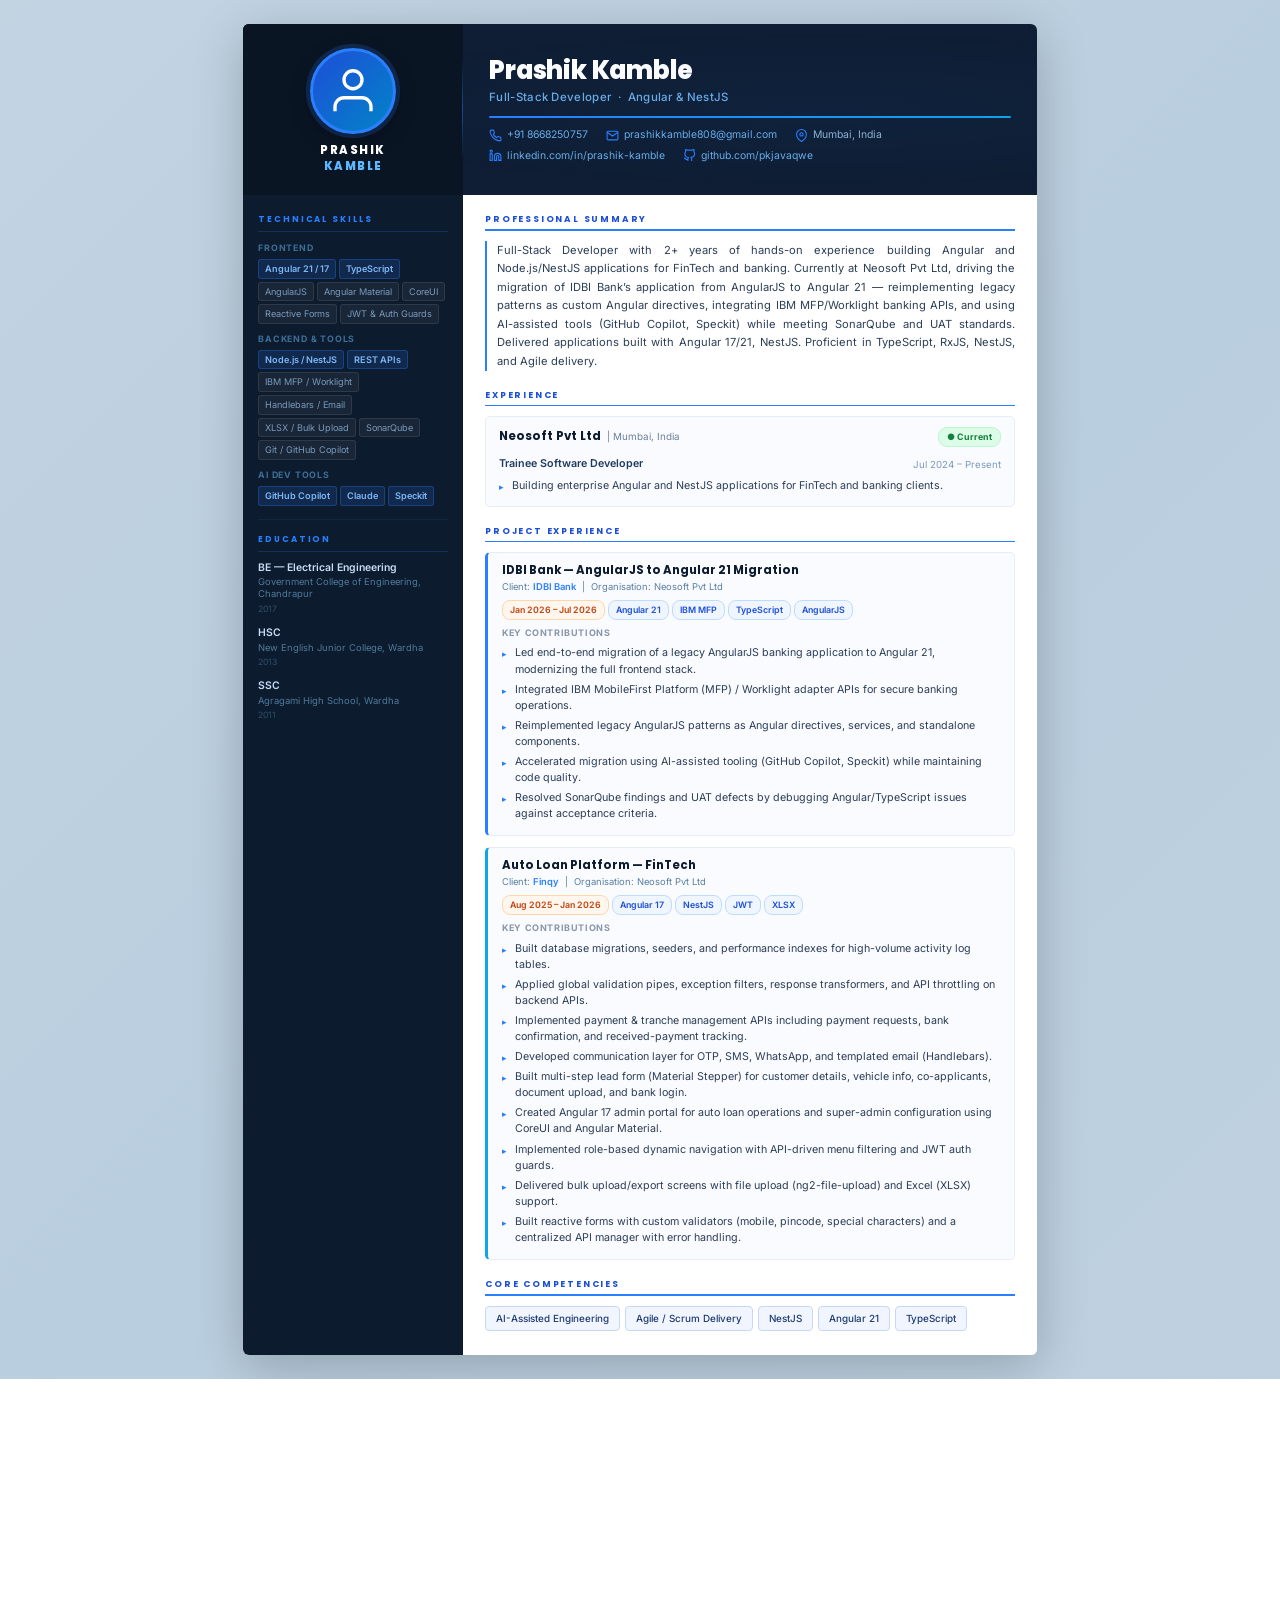
==== index.html @ 8556adac "host resume" ====
<!DOCTYPE html>
<html lang="en">
  <head>
    <meta charset="utf-8" />
    <meta http-equiv="refresh" content="0; url=resume.html" />
    <title>Prashik Kamble — Résumé</title>
  </head>
  <body>
    <p><a href="resume.html">View résumé</a></p>
  </body>
</html>
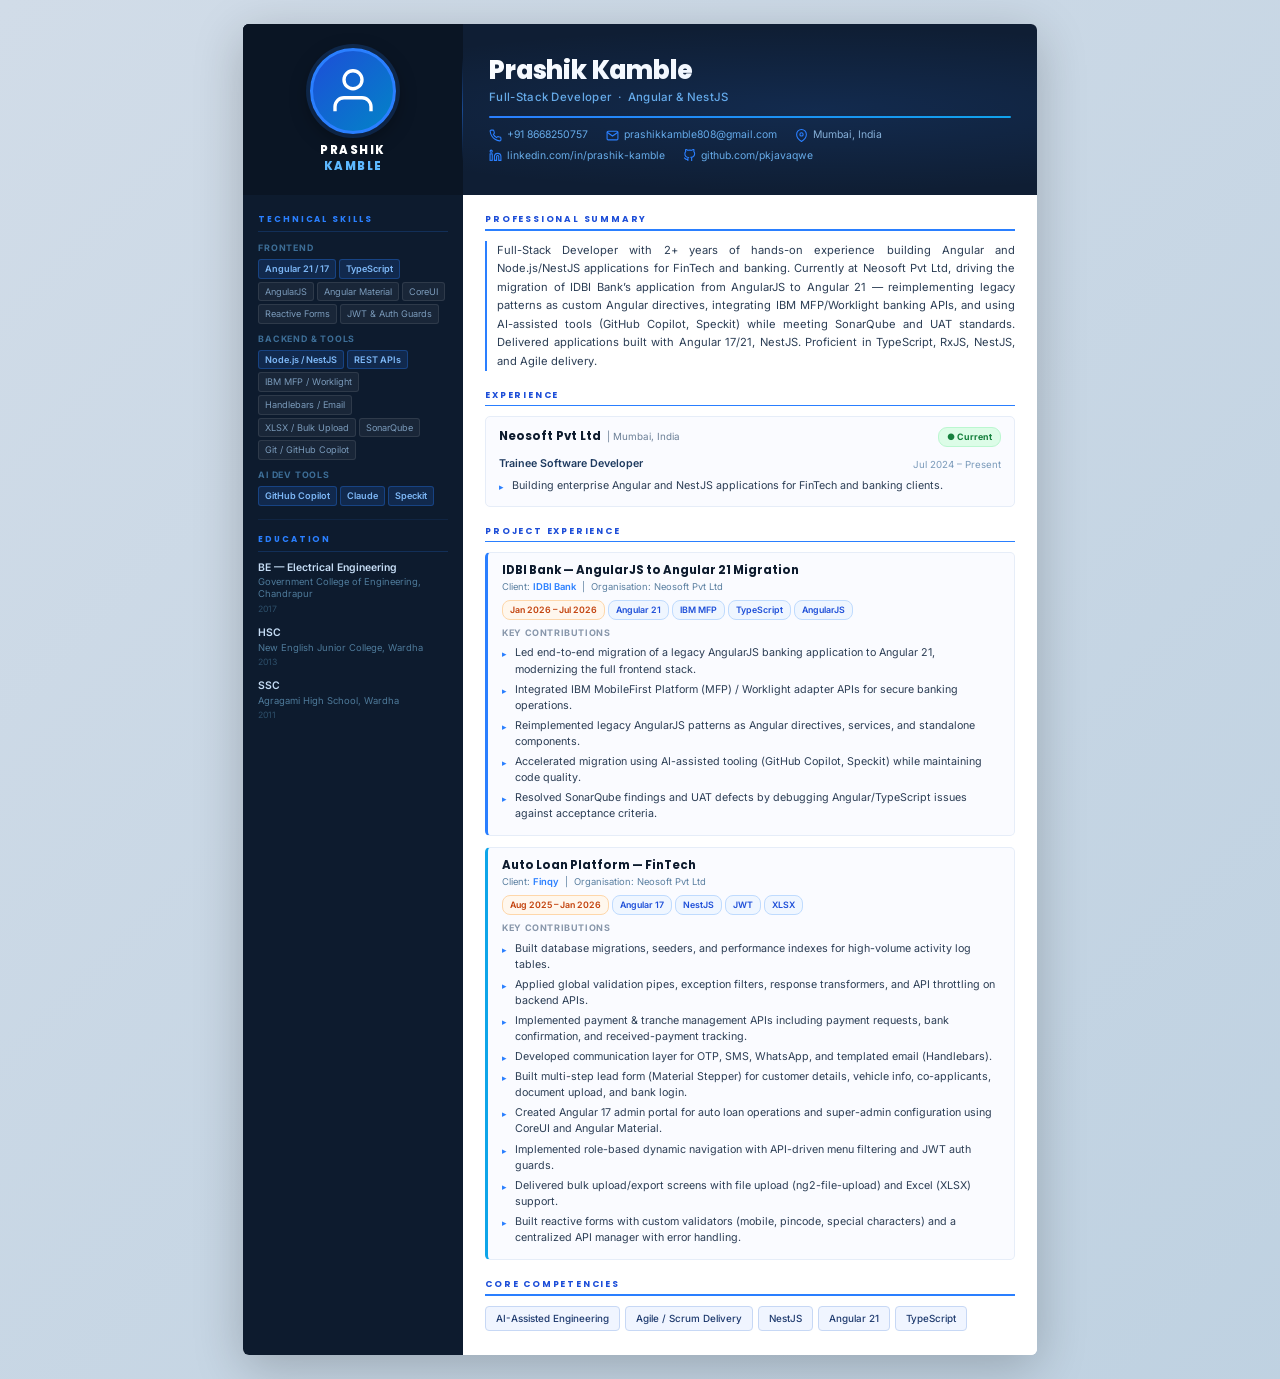
==== commit 6d472787: "remove view resume changes" ====
--- a/index.html
+++ b/index.html
@@ -2,10 +2,202 @@
 <html lang="en">
   <head>
     <meta charset="utf-8" />
-    <meta http-equiv="refresh" content="0; url=resume.html" />
+    <meta name="viewport" content="width=device-width, initial-scale=1.0" />
     <title>Prashik Kamble — Résumé</title>
+    <link rel="preconnect" href="https://fonts.googleapis.com" />
+    <link rel="preconnect" href="https://fonts.gstatic.com" crossorigin />
+    <link href="https://fonts.googleapis.com/css2?family=Inter:wght@300;400;500;600;700;800&family=Poppins:wght@600;700;800&display=swap" rel="stylesheet" />
+    <link rel="stylesheet" type="text/css" href="style.css" />
   </head>
   <body>
-    <p><a href="resume.html">View résumé</a></p>
+    <div class="page">
+
+      <header class="header">
+        <div class="header-accent">
+          <div class="photo-ring">
+            <svg viewBox="0 0 24 24" fill="none" stroke="#fff" stroke-width="1.5">
+              <path d="M20 21v-2a4 4 0 00-4-4H8a4 4 0 00-4 4v2" />
+              <circle cx="12" cy="7" r="4" />
+            </svg>
+          </div>
+          <div class="hdr-name">
+            <div class="fn">Prashik</div>
+            <div class="ln">Kamble</div>
+          </div>
+        </div>
+        <div class="header-info">
+          <h1>Prashik Kamble</h1>
+          <div class="hdr-title">Full-Stack Developer &nbsp;&middot;&nbsp; Angular &amp; NestJS</div>
+          <div class="hdr-divider"></div>
+          <div class="contacts">
+            <span class="ci">
+              <svg viewBox="0 0 24 24"><path d="M22 16.92v3a2 2 0 01-2.18 2 19.79 19.79 0 01-8.63-3.07 19.5 19.5 0 01-6-6 19.79 19.79 0 01-3.07-8.67A2 2 0 014.11 2h3a2 2 0 012 1.72c.127.96.361 1.903.7 2.81a2 2 0 01-.45 2.11L8.09 9.91a16 16 0 006 6l1.27-1.27a2 2 0 012.11-.45c.907.339 1.85.573 2.81.7A2 2 0 0122 16.92z" /></svg>
+              <a href="tel:+918668250757">+91 8668250757</a>
+            </span>
+            <span class="ci">
+              <svg viewBox="0 0 24 24"><path d="M4 4h16c1.1 0 2 .9 2 2v12c0 1.1-.9 2-2 2H4c-1.1 0-2-.9-2-2V6c0-1.1.9-2 2-2z" /><polyline points="22,6 12,13 2,6" /></svg>
+              <a href="mailto:prashikkamble808@gmail.com">prashikkamble808@gmail.com</a>
+            </span>
+            <span class="ci">
+              <svg viewBox="0 0 24 24"><path d="M21 10c0 7-9 13-9 13s-9-6-9-13a9 9 0 0118 0z" /><circle cx="12" cy="10" r="3" /></svg>
+              Mumbai, India
+            </span>
+            <span class="ci">
+              <svg viewBox="0 0 24 24"><path d="M16 8a6 6 0 016 6v7h-4v-7a2 2 0 00-2-2 2 2 0 00-2 2v7h-4v-7a6 6 0 016-6z" /><rect x="2" y="9" width="4" height="12" /><circle cx="4" cy="4" r="2" /></svg>
+              <a href="https://www.linkedin.com/in/prashik-kamble-b89697273/?skipRedirect=true" target="_blank" rel="noopener noreferrer">linkedin.com/in/prashik-kamble</a>
+            </span>
+            <span class="ci">
+              <svg viewBox="0 0 24 24"><path d="M9 19c-5 1.5-5-2.5-7-3m14 6v-3.87a3.37 3.37 0 00-.94-2.61c3.14-.35 6.44-1.54 6.44-7A5.44 5.44 0 0020 4.77 5.07 5.07 0 0019.91 1S18.73.65 16 2.48a13.38 13.38 0 00-7 0C6.27.65 5.09 1 5.09 1A5.07 5.07 0 005 4.77a5.44 5.44 0 00-1.5 3.78c0 5.42 3.3 6.61 6.44 7A3.37 3.37 0 009 18.13V22" /></svg>
+              <a href="https://github.com/pkjavaqwe" target="_blank" rel="noopener noreferrer">github.com/pkjavaqwe</a>
+            </span>
+          </div>
+        </div>
+      </header>
+
+      <aside class="sidebar">
+        <div class="sb">
+          <div class="sbh">Technical Skills</div>
+          <div class="sgl">Frontend</div>
+          <div class="tgs">
+            <span class="tg tb">Angular 21 / 17</span>
+            <span class="tg tb">TypeScript</span>
+            <span class="tg td">AngularJS</span>
+            <span class="tg td">Angular Material</span>
+            <span class="tg td">CoreUI</span>
+            <span class="tg td">Reactive Forms</span>
+            <span class="tg td">JWT &amp; Auth Guards</span>
+          </div>
+          <div class="sgl">Backend &amp; Tools</div>
+          <div class="tgs">
+            <span class="tg tb">Node.js / NestJS</span>
+            <span class="tg tb">REST APIs</span>
+            <span class="tg td">IBM MFP / Worklight</span>
+            <span class="tg td">Handlebars / Email</span>
+            <span class="tg td">XLSX / Bulk Upload</span>
+            <span class="tg td">SonarQube</span>
+            <span class="tg td">Git / GitHub Copilot</span>
+          </div>
+          <div class="sgl">AI Dev Tools</div>
+          <div class="tgs">
+            <span class="tg tb">GitHub Copilot</span>
+            <span class="tg tb">Claude</span>
+            <span class="tg tb">Speckit</span>
+          </div>
+        </div>
+
+        <div class="sb">
+          <div class="sbh">Education</div>
+          <div class="edc">
+            <div class="edeg">BE &mdash; Electrical Engineering</div>
+            <div class="eschl">Government College of Engineering, Chandrapur</div>
+            <div class="eyr">2017</div>
+          </div>
+          <div class="edc">
+            <div class="edeg">HSC</div>
+            <div class="eschl">New English Junior College, Wardha</div>
+            <div class="eyr">2013</div>
+          </div>
+          <div class="edc">
+            <div class="edeg">SSC</div>
+            <div class="eschl">Agragami High School, Wardha</div>
+            <div class="eyr">2011</div>
+          </div>
+        </div>
+      </aside>
+
+      <main class="main">
+
+        <div class="sec">
+          <div class="sech">Professional Summary</div>
+          <p class="sumtxt">
+            Full-Stack Developer with 2+ years of hands-on experience building Angular and Node.js/NestJS
+            applications for FinTech and banking. Currently at Neosoft Pvt Ltd, driving the migration of
+            IDBI Bank&rsquo;s application from AngularJS to Angular 21 &mdash; reimplementing legacy patterns as
+            custom Angular directives, integrating IBM MFP/Worklight banking APIs, and using AI-assisted
+            tools (GitHub Copilot, Speckit) while meeting SonarQube and UAT standards.
+            Delivered applications built with Angular 17/21, NestJS. Proficient in TypeScript, RxJS, NestJS, and Agile delivery.
+          </p>
+        </div>
+
+        <div class="sec">
+          <div class="sech">Experience</div>
+          <div class="exc">
+            <div class="ext">
+              <div class="exco">Neosoft Pvt Ltd &nbsp;<span>| Mumbai, India</span></div>
+              <span class="exb bcur">&#9679; Current</span>
+            </div>
+            <div class="exrs">
+              <div class="exrr">
+                <span class="exrl">Trainee Software Developer</span>
+                <span class="exrd">Jul 2024 &ndash; Present</span>
+              </div>
+            </div>
+            <ul class="bls">
+              <li>Building enterprise Angular and NestJS applications for FinTech and banking clients.</li>
+            </ul>
+          </div>
+        </div>
+
+        <div class="sec">
+          <div class="sech">Project Experience</div>
+
+          <div class="prc">
+            <div class="prn">IDBI Bank &mdash; AngularJS to Angular 21 Migration</div>
+            <div class="prcl">Client: <strong>IDBI Bank</strong> &nbsp;|&nbsp; Organisation: Neosoft Pvt Ltd</div>
+            <div class="prm">
+              <span class="pt ptd">Jan 2026 &ndash; Jul 2026</span>
+              <span class="pt ptt">Angular 21</span>
+              <span class="pt ptt">IBM MFP</span>
+              <span class="pt ptt">TypeScript</span>
+              <span class="pt ptt">AngularJS</span>
+            </div>
+            <div class="bll">Key Contributions</div>
+            <ul class="bls">
+              <li>Led end-to-end migration of a legacy AngularJS banking application to Angular 21, modernizing the full frontend stack.</li>
+              <li>Integrated IBM MobileFirst Platform (MFP) / Worklight adapter APIs for secure banking operations.</li>
+              <li>Reimplemented legacy AngularJS patterns as Angular directives, services, and standalone components.</li>
+              <li>Accelerated migration using AI-assisted tooling (GitHub Copilot, Speckit) while maintaining code quality.</li>
+              <li>Resolved SonarQube findings and UAT defects by debugging Angular/TypeScript issues against acceptance criteria.</li>
+            </ul>
+          </div>
+
+          <div class="prc" style="border-left-color:#0ea5e9; margin-top:9px;">
+            <div class="prn">Auto Loan Platform &mdash; FinTech</div>
+            <div class="prcl">Client: <strong>Finqy</strong> &nbsp;|&nbsp; Organisation: Neosoft Pvt Ltd</div>
+            <div class="prm">
+              <span class="pt ptd">Aug 2025 &ndash; Jan 2026</span>
+              <span class="pt ptt">Angular 17</span>
+              <span class="pt ptt">NestJS</span>
+              <span class="pt ptt">JWT</span>
+              <span class="pt ptt">XLSX</span>
+            </div>
+            <div class="bll">Key Contributions</div>
+            <ul class="bls">
+              <li>Built database migrations, seeders, and performance indexes for high-volume activity log tables.</li>
+              <li>Applied global validation pipes, exception filters, response transformers, and API throttling on backend APIs.</li>
+              <li>Implemented payment &amp; tranche management APIs including payment requests, bank confirmation, and received-payment tracking.</li>
+              <li>Developed communication layer for OTP, SMS, WhatsApp, and templated email (Handlebars).</li>
+              <li>Built multi-step lead form (Material Stepper) for customer details, vehicle info, co-applicants, document upload, and bank login.</li>
+              <li>Created Angular 17 admin portal for auto loan operations and super-admin configuration using CoreUI and Angular Material.</li>
+              <li>Implemented role-based dynamic navigation with API-driven menu filtering and JWT auth guards.</li>
+              <li>Delivered bulk upload/export screens with file upload (ng2-file-upload) and Excel (XLSX) support.</li>
+              <li>Built reactive forms with custom validators (mobile, pincode, special characters) and a centralized API manager with error handling.</li>
+            </ul>
+          </div>
+        </div>
+
+        <div class="sec">
+          <div class="sech">Core Competencies</div>
+          <div class="ctgs">
+            <span class="ctg">AI-Assisted Engineering</span>
+            <span class="ctg">Agile / Scrum Delivery</span>
+            <span class="ctg">NestJS</span>
+            <span class="ctg">Angular 21</span>
+            <span class="ctg">TypeScript</span>
+          </div>
+        </div>
+
+      </main>
+    </div>
   </body>
 </html>
--- a/style.css
+++ b/style.css
@@ -0,0 +1,1086 @@
+
+    /* ===================== RESET ===================== */
+    *,
+    *::before,
+    *::after {
+      box-sizing: border-box;
+      margin: 0;
+      padding: 0;
+    }
+
+    html {
+      font-size: 14.5px;
+    }
+
+    body {
+      font-family: 'Inter', -apple-system, BlinkMacSystemFont, 'Segoe UI', sans-serif;
+      background: #c9d6e3;
+      color: #1a2332;
+      line-height: 1.55;
+      -webkit-print-color-adjust: exact;
+      print-color-adjust: exact;
+    }
+
+    /* ===================== PAGE ===================== */
+    .page {
+      width: 210mm;
+      min-height: 297mm;
+      margin: 24px auto;
+      background: #fff;
+      display: grid;
+      grid-template-columns: 220px 1fr;
+      grid-template-rows: auto auto;
+      grid-auto-rows: auto;
+      box-shadow: 0 12px 50px rgba(0, 0, 0, .22);
+      border-radius: 6px;
+      overflow: hidden;
+      position: relative;
+    }
+
+    /* Dark sidebar bg extends the FULL page height (not just content height) */
+    .page::after {
+      content: '';
+      position: absolute;
+      left: 0;
+      top: 0;
+      bottom: 0;
+      width: 220px;
+      background: #0d1b2e;
+      z-index: 0;
+      -webkit-print-color-adjust: exact;
+      print-color-adjust: exact;
+    }
+
+    /* ===================== HEADER ===================== */
+    .header {
+      grid-column: 1 / -1;
+      background: #0f1e34;
+      display: flex;
+      align-items: stretch;
+      position: relative;
+      z-index: 2;
+      -webkit-print-color-adjust: exact;
+      print-color-adjust: exact;
+    }
+
+    /* Left accent strip: photo + name */
+    .header-accent {
+      width: 220px;
+      background: #0a1524;
+      flex-shrink: 0;
+      display: flex;
+      flex-direction: column;
+      align-items: center;
+      justify-content: center;
+      padding: 24px 18px 20px;
+      position: relative;
+      -webkit-print-color-adjust: exact;
+      print-color-adjust: exact;
+    }
+
+    .header-accent::after {
+      content: '';
+      position: absolute;
+      right: 0;
+      top: 20%;
+      bottom: 20%;
+      width: 1px;
+      background: linear-gradient(180deg, transparent, rgba(42, 127, 255, .5), transparent);
+    }
+
+    /* Profile photo circle */
+    .photo-ring {
+      width: 86px;
+      height: 86px;
+      border-radius: 50%;
+      border: 3px solid #2a7fff;
+      background: linear-gradient(135deg, #1d4ed8 0%, #0284c7 100%);
+      display: flex;
+      align-items: center;
+      justify-content: center;
+      margin-bottom: 10px;
+      box-shadow: 0 0 0 4px rgba(42, 127, 255, .18), 0 6px 20px rgba(0, 0, 0, .4);
+      overflow: hidden;
+      flex-shrink: 0;
+      -webkit-print-color-adjust: exact;
+      print-color-adjust: exact;
+    }
+
+    /* If you have a real photo, replace this SVG with <img src="your-photo.jpg" style="width:100%;height:100%;object-fit:cover;border-radius:50%;" /> */
+    .photo-ring svg {
+      width: 54px;
+      height: 54px;
+    }
+
+    .hdr-name {
+      text-align: center;
+    }
+
+    .hdr-name .fn {
+      font-family: 'Poppins', sans-serif;
+      font-size: .78rem;
+      font-weight: 800;
+      color: #fff;
+      letter-spacing: 1.5px;
+      text-transform: uppercase;
+      line-height: 1.2;
+    }
+
+    .hdr-name .ln {
+      font-family: 'Poppins', sans-serif;
+      font-size: .78rem;
+      font-weight: 800;
+      color: #5db8ff;
+      letter-spacing: 1.5px;
+      text-transform: uppercase;
+    }
+
+    /* Right header info */
+    .header-info {
+      flex: 1;
+      padding: 20px 26px 18px;
+      display: flex;
+      flex-direction: column;
+      justify-content: center;
+    }
+
+    .header-info h1 {
+      font-family: 'Poppins', sans-serif;
+      font-size: 1.75rem;
+      font-weight: 800;
+      color: #fff;
+      line-height: 1.1;
+      letter-spacing: -.2px;
+    }
+
+    .hdr-title {
+      font-size: .79rem;
+      font-weight: 500;
+      color: #6aaee8;
+      margin-top: 4px;
+      letter-spacing: .3px;
+    }
+
+    .hdr-divider {
+      width: 100%;
+      height: 2.5px;
+      background: linear-gradient(90deg, #2a7fff, #0ea5e9);
+      border-radius: 2px;
+      margin: 9px 0;
+    }
+
+    .contacts {
+      display: flex;
+      flex-wrap: wrap;
+      gap: 4px 18px;
+    }
+
+    .ci {
+      display: flex;
+      align-items: center;
+      gap: 5px;
+      font-size: .72rem;
+      color: #8fb5d5;
+    }
+
+    .ci svg {
+      width: 13px;
+      height: 13px;
+      fill: none;
+      stroke: #2a7fff;
+      stroke-width: 2;
+      flex-shrink: 0;
+    }
+
+    .ci a {
+      color: #6aaee8;
+      text-decoration: none;
+    }
+
+    .ci a:hover {
+      text-decoration: underline;
+    }
+
+    /* ===================== SIDEBAR ===================== */
+    .sidebar {
+      background: transparent;
+      /* bg painted by .page::after pseudo-element */
+      padding: 18px 15px 22px;
+      position: relative;
+      z-index: 1;
+      -webkit-print-color-adjust: exact;
+      print-color-adjust: exact;
+    }
+
+    .sb {
+      margin-bottom: 0;
+      padding: 13px 0;
+      border-bottom: 1px solid rgba(42, 127, 255, .1);
+      -webkit-print-color-adjust: exact;
+      print-color-adjust: exact;
+    }
+
+    .sb:first-child {
+      padding-top: 0;
+    }
+
+    .sb:last-child {
+      border-bottom: none;
+      padding-bottom: 4px;
+    }
+
+    .sbh {
+      font-family: 'Poppins', sans-serif;
+      font-size: .58rem;
+      font-weight: 700;
+      color: #2a7fff;
+      letter-spacing: 1.9px;
+      text-transform: uppercase;
+      margin-bottom: 9px;
+      padding-bottom: 5px;
+      border-bottom: 1px solid rgba(42, 127, 255, .2);
+      -webkit-print-color-adjust: exact;
+      print-color-adjust: exact;
+    }
+
+    /* Skill groups */
+    .sgl {
+      font-size: .61rem;
+      font-weight: 700;
+      color: #3d6e97;
+      text-transform: uppercase;
+      letter-spacing: .8px;
+      margin-bottom: 4px;
+      margin-top: 8px;
+    }
+
+    .sgl:first-child {
+      margin-top: 0;
+    }
+
+    .tgs {
+      display: flex;
+      flex-wrap: wrap;
+      gap: 3px;
+    }
+
+    .tg {
+      font-size: .63rem;
+      padding: 2px 6px;
+      border-radius: 3px;
+      line-height: 1.5;
+      -webkit-print-color-adjust: exact;
+      print-color-adjust: exact;
+    }
+
+    .tb {
+      background: rgba(42, 127, 255, .15);
+      border: 1px solid rgba(42, 127, 255, .3);
+      color: #7eb8f7;
+      font-weight: 600;
+    }
+
+    .td {
+      background: rgba(255, 255, 255, .05);
+      border: 1px solid rgba(255, 255, 255, .09);
+      color: #7a9aba;
+    }
+
+    /* Proficiency */
+    .pbi {
+      margin-bottom: 8px;
+    }
+
+    .pbr {
+      display: flex;
+      justify-content: space-between;
+      margin-bottom: 3px;
+    }
+
+    .pbl {
+      font-size: .68rem;
+      color: #8fb5d5;
+    }
+
+    .pblv {
+      font-size: .58rem;
+      color: #2d5370;
+      font-style: italic;
+    }
+
+    .pbbg {
+      height: 4px;
+      background: rgba(255, 255, 255, .08);
+      border-radius: 2px;
+      overflow: hidden;
+      -webkit-print-color-adjust: exact;
+      print-color-adjust: exact;
+    }
+
+    .pbf {
+      height: 100%;
+      background: linear-gradient(90deg, #1d4ed8, #0ea5e9);
+      border-radius: 2px;
+      -webkit-print-color-adjust: exact;
+      print-color-adjust: exact;
+    }
+
+    /* Education */
+    .edc {
+      margin-bottom: 10px;
+    }
+
+    .edeg {
+      font-size: .72rem;
+      font-weight: 600;
+      color: #c6ddf5;
+      line-height: 1.3;
+    }
+
+    .eschl {
+      font-size: .65rem;
+      color: #4e7a9a;
+      margin-top: 2px;
+      line-height: 1.3;
+    }
+
+    .eyr {
+      font-size: .6rem;
+      color: #2d4f6a;
+      margin-top: 2px;
+    }
+
+    /* Achievements */
+    .aci {
+      display: flex;
+      gap: 6px;
+      margin-bottom: 6px;
+      align-items: flex-start;
+    }
+
+    .aicon {
+      font-size: .72rem;
+      flex-shrink: 0;
+      margin-top: 1px;
+    }
+
+    .atxt {
+      font-size: .67rem;
+      color: #6a8ea8;
+      line-height: 1.4;
+    }
+
+    .atxt strong {
+      color: #3d8fc4;
+      font-weight: 600;
+    }
+
+    /* Languages */
+    .lgi {
+      display: flex;
+      justify-content: space-between;
+      align-items: center;
+      margin-bottom: 7px;
+    }
+
+    .lgn {
+      font-size: .7rem;
+      color: #c6ddf5;
+      font-weight: 500;
+    }
+
+    .lgd {
+      display: flex;
+      gap: 3px;
+    }
+
+    .ldd {
+      width: 7px;
+      height: 7px;
+      border-radius: 50%;
+      -webkit-print-color-adjust: exact;
+      print-color-adjust: exact;
+    }
+
+    .lon {
+      background: #2a7fff;
+    }
+
+    .loff {
+      background: rgba(255, 255, 255, .1);
+    }
+
+    /* Hobbies */
+    .htg {
+      background: rgba(255, 255, 255, .04);
+      border: 1px solid rgba(255, 255, 255, .09);
+      color: #5a7d96;
+      font-size: .63rem;
+      padding: 3px 7px;
+      border-radius: 9px;
+      -webkit-print-color-adjust: exact;
+      print-color-adjust: exact;
+    }
+
+    /* ===================== MAIN ===================== */
+    .main {
+      padding: 18px 22px 24px;
+      background: #fff;
+      position: relative;
+      z-index: 1;
+    }
+
+    .sec {
+      margin-bottom: 18px;
+    }
+
+    .sec:last-child {
+      margin-bottom: 0;
+    }
+
+    .sech {
+      font-family: 'Poppins', sans-serif;
+      font-size: .61rem;
+      font-weight: 700;
+      color: #1d4ed8;
+      letter-spacing: 1.8px;
+      text-transform: uppercase;
+      margin-bottom: 10px;
+      padding-bottom: 4px;
+      position: relative;
+    }
+
+    .sech::after {
+      content: '';
+      position: absolute;
+      left: 0;
+      bottom: 0;
+      width: 100%;
+      height: 1.5px;
+      background: #eaeff8;
+    }
+
+    .sech::before {
+      content: '';
+      position: absolute;
+      left: 0;
+      bottom: 0;
+      width: 100%;
+      height: 1.5px;
+      background: #2a7fff;
+      z-index: 1;
+    }
+
+    /* Summary */
+    .sumtxt {
+      font-size: .77rem;
+      color: #2c3e55;
+      line-height: 1.66;
+      text-align: justify;
+      padding-left: 10px;
+      border-left: 2.5px solid transparent;
+      -webkit-print-color-adjust: exact;
+      print-color-adjust: exact;
+    }
+
+    .sumtxt strong {
+      color: #1d4ed8;
+      font-weight: 600;
+    }
+
+    .sumtxt em {
+      font-style: italic;
+      color: #3a5a8a;
+    }
+
+    /* Experience cards */
+    .exc {
+      margin-bottom: 10px;
+      padding: 10px 13px;
+      border-radius: 5px;
+      border: 1px solid #e6edf8;
+      background: #fafbff;
+      -webkit-print-color-adjust: exact;
+      print-color-adjust: exact;
+    }
+
+    .exc:last-child {
+      margin-bottom: 0;
+    }
+
+    .ext {
+      display: flex;
+      justify-content: space-between;
+      align-items: flex-start;
+      flex-wrap: wrap;
+      gap: 4px;
+    }
+
+    .exco {
+      font-family: 'Poppins', sans-serif;
+      font-size: .82rem;
+      font-weight: 700;
+      color: #0d1b2e;
+    }
+
+    .exco span {
+      font-size: .68rem;
+      font-weight: 400;
+      color: #6b7f96;
+      font-family: 'Inter', sans-serif;
+    }
+
+    .exb {
+      font-size: .61rem;
+      font-weight: 700;
+      padding: 2px 8px;
+      border-radius: 9px;
+      white-space: nowrap;
+      -webkit-print-color-adjust: exact;
+      print-color-adjust: exact;
+    }
+
+    .bcur {
+      background: #dcfce7;
+      color: #15803d;
+      border: 1px solid #bbf7d0;
+    }
+
+    .bten {
+      background: #eff6ff;
+      color: #1d4ed8;
+      border: 1px solid #bfdbfe;
+    }
+
+    .exrs {
+      margin-top: 6px;
+    }
+
+    .exrr {
+      display: flex;
+      justify-content: space-between;
+      align-items: center;
+      padding: 3px 0;
+      gap: 8px;
+    }
+
+    .exrr+.exrr {
+      border-top: 1px dashed #dce7f5;
+    }
+
+    .exrl {
+      font-size: .74rem;
+      font-weight: 600;
+      color: #1e3a5f;
+    }
+
+    .exrd {
+      font-size: .67rem;
+      color: #7a9aba;
+      white-space: nowrap;
+    }
+
+    /* Project cards */
+    .prc {
+      margin-bottom: 11px;
+      padding: 11px 13px 11px 14px;
+      border-radius: 5px;
+      border: 1px solid #e6edf8;
+      border-left: 3px solid #2a7fff;
+      background: #fafbff;
+      -webkit-print-color-adjust: exact;
+      print-color-adjust: exact;
+    }
+
+    .prc:last-child {
+      margin-bottom: 0;
+    }
+
+    .prn {
+      font-family: 'Poppins', sans-serif;
+      font-size: .8rem;
+      font-weight: 700;
+      color: #0d1b2e;
+      line-height: 1.2;
+      margin-bottom: 2px;
+    }
+
+    .prcl {
+      font-size: .65rem;
+      color: #5a7fa0;
+      margin-bottom: 5px;
+    }
+
+    .prcl strong {
+      color: #2a7fff;
+      font-weight: 600;
+    }
+
+    .prm {
+      display: flex;
+      flex-wrap: wrap;
+      gap: 3px;
+      margin-bottom: 6px;
+    }
+
+    .pt {
+      font-size: .61rem;
+      font-weight: 600;
+      padding: 2px 7px;
+      border-radius: 8px;
+      -webkit-print-color-adjust: exact;
+      print-color-adjust: exact;
+    }
+
+    .ptr {
+      background: #f0fdf4;
+      color: #166534;
+      border: 1px solid #bbf7d0;
+    }
+
+    .ptd {
+      background: #fff7ed;
+      color: #c2410c;
+      border: 1px solid #fed7aa;
+    }
+
+    .ptt {
+      background: #eff6ff;
+      color: #1d4ed8;
+      border: 1px solid #bfdbfe;
+    }
+
+    .bll {
+      font-size: .62rem;
+      font-weight: 700;
+      color: #8796aa;
+      text-transform: uppercase;
+      letter-spacing: .6px;
+      margin-bottom: 4px;
+    }
+
+    .bls {
+      list-style: none;
+      padding: 0;
+    }
+
+    .bls li {
+      font-size: .74rem;
+      color: #2c3e55;
+      padding: 2px 0 2px 13px;
+      position: relative;
+      line-height: 1.5;
+    }
+
+    .bls li::before {
+      content: '▸';
+      position: absolute;
+      left: 0;
+      color: #2a7fff;
+      font-size: .62rem;
+      top: 4px;
+    }
+
+    .bls li strong {
+      color: #1d4ed8;
+      font-weight: 600;
+    }
+
+    /* Competencies */
+    .ctgs {
+      display: flex;
+      flex-wrap: wrap;
+      gap: 5px;
+    }
+
+    .ctg {
+      background: #f0f5ff;
+      border: 1px solid #c7d8f5;
+      color: #1e3a6e;
+      font-size: .68rem;
+      font-weight: 500;
+      padding: 4px 10px;
+      border-radius: 4px;
+      -webkit-print-color-adjust: exact;
+      print-color-adjust: exact;
+    }
+
+    /* ===================== SCREEN-ONLY ANIMATIONS ===================== */
+    @media screen {
+
+      /* ---------- Keyframes ---------- */
+      @keyframes fadeInDown {
+        from { opacity: 0; transform: translateY(-24px); }
+        to   { opacity: 1; transform: translateY(0); }
+      }
+      @keyframes fadeInLeft {
+        from { opacity: 0; transform: translateX(-20px); }
+        to   { opacity: 1; transform: translateX(0); }
+      }
+      @keyframes fadeInRight {
+        from { opacity: 0; transform: translateX(20px); }
+        to   { opacity: 1; transform: translateX(0); }
+      }
+      @keyframes fadeInUp {
+        from { opacity: 0; transform: translateY(16px); }
+        to   { opacity: 1; transform: translateY(0); }
+      }
+      @keyframes pulseRing {
+        0%,100% { box-shadow: 0 0 0 4px rgba(42,127,255,.18), 0 6px 20px rgba(0,0,0,.4); }
+        50%      { box-shadow: 0 0 0 11px rgba(42,127,255,.3), 0 6px 30px rgba(42,127,255,.38); }
+      }
+      @keyframes bgFloat {
+        0%,100% { background-position: 0% 50%; }
+        50%      { background-position: 100% 50%; }
+      }
+      @keyframes badgePulse {
+        0%,100% { box-shadow: 0 0 0 0 rgba(21,128,61,0); }
+        50%      { box-shadow: 0 0 0 5px rgba(21,128,61,.22); }
+      }
+      @keyframes shimmerFlow {
+        0%   { background-position: -200% center; }
+        100% { background-position:  200% center; }
+      }
+      @keyframes headerGlow {
+        0%,100% { opacity: .35; }
+        50%      { opacity: .85; }
+      }
+      @keyframes dotSpin {
+        0%   { transform: rotate(0deg) translateX(4px) rotate(0deg); }
+        100% { transform: rotate(360deg) translateX(4px) rotate(-360deg); }
+      }
+
+      /* ---------- Body background ---------- */
+      body {
+        background: linear-gradient(-45deg, #aabfd5, #c9d6e3, #b9cedf, #d1dce8);
+        background-size: 400% 400%;
+        animation: bgFloat 16s ease infinite;
+      }
+
+      /* ---------- Page entrance ---------- */
+      .page {
+        opacity: 1;
+      }
+
+      /* ---------- Header ambient glow overlay ---------- */
+      .header::before {
+        content: '';
+        position: absolute;
+        inset: 0;
+        pointer-events: none;
+        background: radial-gradient(ellipse at 72% 50%, rgba(42,127,255,.13) 0%, transparent 68%);
+        animation: headerGlow 6s ease-in-out infinite;
+        z-index: 0;
+      }
+
+      /* ---------- Photo ring pulse ---------- */
+      .photo-ring {
+        animation: pulseRing 3.6s ease-in-out infinite;
+      }
+
+      /* ---------- Header elements ---------- */
+      .hdr-name,
+      .header-info h1,
+      .hdr-title,
+      .hdr-divider,
+      .contacts,
+      .sidebar .sb {
+        opacity: 1;
+      }
+
+      /* ---------- Proficiency bars ---------- */
+      .pbf {
+        transition: width 1.4s cubic-bezier(.16,1,.3,1);
+      }
+
+      /* ---------- Section scroll reveal ---------- */
+      .sec {
+        opacity: 1;
+        transform: none;
+      }
+
+      /* ---------- Section heading underline ---------- */
+      .sech::before {
+        width: 100%;
+      }
+
+      /* ---------- Experience card hover ---------- */
+      .exc {
+        transition: transform .22s ease, box-shadow .22s ease, border-color .22s ease;
+      }
+      .exc:hover {
+        transform: translateY(-3px);
+        box-shadow: 0 10px 32px rgba(42,127,255,.14);
+        border-color: #bad0f0;
+      }
+
+      /* ---------- Project card hover ---------- */
+      .prc {
+        transition: transform .22s ease, box-shadow .22s ease;
+      }
+      .prc:hover {
+        transform: translateY(-3px) translateX(3px);
+        box-shadow: 0 10px 32px rgba(42,127,255,.13);
+      }
+
+      /* ---------- Skill tag hover ---------- */
+      .tg {
+        transition: transform .15s ease, box-shadow .15s ease, background .15s ease;
+        cursor: default;
+      }
+      .tb:hover {
+        transform: translateY(-2px);
+        box-shadow: 0 4px 14px rgba(42,127,255,.38);
+        background: rgba(42,127,255,.28);
+      }
+      .td:hover {
+        transform: translateY(-2px);
+        background: rgba(255,255,255,.1);
+      }
+
+      /* ---------- Competency tag hover ---------- */
+      .ctg {
+        transition: transform .18s ease, background .18s ease, box-shadow .18s ease;
+        cursor: default;
+      }
+      .ctg:hover {
+        background: #dceaff;
+        transform: translateY(-2px);
+        box-shadow: 0 4px 16px rgba(42,127,255,.2);
+      }
+
+      /* ---------- Contact item hover ---------- */
+      .ci {
+        transition: color .15s ease, transform .15s ease;
+        cursor: default;
+      }
+      .ci:hover {
+        color: #aad4f5;
+        transform: translateX(3px);
+      }
+
+      /* ---------- Achievement item hover ---------- */
+      .aci {
+        transition: transform .15s ease;
+        cursor: default;
+      }
+      .aci:hover {
+        transform: translateX(5px);
+      }
+
+      /* ---------- Interest tag hover ---------- */
+      .htg {
+        transition: transform .15s ease, background .15s ease, color .15s ease, border-color .15s ease;
+        cursor: default;
+      }
+      .htg:hover {
+        transform: translateY(-2px);
+        background: rgba(42,127,255,.18);
+        color: #7eb8f7;
+        border-color: rgba(42,127,255,.35);
+      }
+
+      /* ---------- Education item hover ---------- */
+      .edc {
+        transition: transform .15s ease;
+        cursor: default;
+      }
+      .edc:hover {
+        transform: translateX(4px);
+      }
+
+      /* ---------- Sidebar heading hover ---------- */
+      .sbh {
+        transition: color .2s ease, letter-spacing .2s ease;
+        cursor: default;
+      }
+      .sbh:hover {
+        color: #5db8ff;
+        letter-spacing: 2.4px;
+      }
+
+      /* ---------- Language dot hover ---------- */
+      .ldd.lon {
+        transition: box-shadow .15s ease, transform .15s ease;
+        cursor: default;
+      }
+      .ldd.lon:hover {
+        box-shadow: 0 0 7px rgba(42,127,255,.8);
+        transform: scale(1.35);
+      }
+
+      /* ---------- "Current" badge pulse ---------- */
+      .bcur {
+        animation: badgePulse 2.8s ease-in-out infinite;
+      }
+
+      /* ---------- Name shimmer on hover ---------- */
+      .header-info h1:hover {
+        background: linear-gradient(90deg, #ffffff 0%, #5db8ff 42%, #ffffff 80%);
+        background-size: 200% auto;
+        -webkit-background-clip: text;
+        background-clip: text;
+        -webkit-text-fill-color: transparent;
+        animation: shimmerFlow 2.4s linear infinite;
+      }
+
+      /* ---------- Summary reveal ---------- */
+      @keyframes sumFadeUp {
+        from { opacity: 0; transform: translateY(16px); border-left-color: transparent; }
+        to   { opacity: 1; transform: translateY(0);   border-left-color: #2a7fff; }
+      }
+      .sumtxt {
+        opacity: 1;
+        border-left-color: #2a7fff;
+      }
+
+      /* ---------- Summary strong color pulse ---------- */
+      @keyframes strongColorPulse {
+        0%,100% { color: #1d4ed8; }
+        50%      { color: #38bdf8; }
+      }
+      .sumtxt.sum-revealed strong {
+        animation: strongColorPulse 1.8s ease 0.9s 2 normal;
+      }
+
+      /* ---------- Scroll progress bar ---------- */
+      @keyframes progGradShift {
+        0%   { background-position: 0% 50%; }
+        100% { background-position: 100% 50%; }
+      }
+      #scroll-prog {
+        position: fixed;
+        top: 0; left: 0; right: 0;
+        height: 3px;
+        width: 0%;
+        background: linear-gradient(90deg, #1d4ed8, #0ea5e9, #38bdf8, #7c3aed, #0ea5e9);
+        background-size: 300% 100%;
+        z-index: 9999;
+        border-radius: 0 2px 2px 0;
+        pointer-events: none;
+        animation: progGradShift 3s linear infinite;
+        box-shadow: 0 0 8px rgba(42,127,255,.6);
+      }
+
+      /* ---------- Typewriter cursor ---------- */
+      @keyframes blinkCursor {
+        0%,100% { opacity: 1; }
+        50%      { opacity: 0; }
+      }
+      .cursor-blink {
+        display: inline-block;
+        width: 1.5px;
+        height: .82em;
+        background: #6aaee8;
+        margin-left: 2px;
+        vertical-align: middle;
+        border-radius: 1px;
+        animation: blinkCursor .7s step-end infinite;
+      }
+
+      /* ---------- Bullet list ---------- */
+      .bls li {
+        opacity: 1;
+        transform: none;
+      }
+
+      /* ---------- Tag staggered pop-in ---------- */
+      @keyframes tagPopIn {
+        from { opacity: 0; transform: scale(0.6) translateY(7px); }
+        to   { opacity: 1; transform: scale(1) translateY(0); }
+      }
+      .tgs .tg, .ctgs .ctg {
+        opacity: 1;
+      }
+
+      /* ---------- Proficiency bar shimmer after fill ---------- */
+      @keyframes barShimmer {
+        0%   { background-position: -100% 0; }
+        100% { background-position: 220% 0; }
+      }
+      .pbf.shimmer {
+        background: linear-gradient(90deg,
+          #1d4ed8 0%, #0ea5e9 35%, #93c5fd 50%, #0ea5e9 65%, #1d4ed8 100%);
+        background-size: 250% 100%;
+        animation: barShimmer 1.6s ease 1.5s 2 backwards;
+      }
+
+    }
+
+    /* ===================== PRINT ===================== */
+    @media print {
+
+      /* KEY FIX: html background repeats on EVERY printed page — creates the sidebar blue column across all pages */
+      html {
+        font-size: 13px;
+        background: linear-gradient(90deg, #0d1b2e 220px, #ffffff 220px) !important;
+        -webkit-print-color-adjust: exact;
+        print-color-adjust: exact;
+        color-adjust: exact;
+      }
+
+      body {
+        background: transparent !important;
+        -webkit-print-color-adjust: exact;
+        print-color-adjust: exact;
+        color-adjust: exact;
+      }
+
+      .page {
+        margin: 0 !important;
+        box-shadow: none !important;
+        border-radius: 0 !important;
+        width: 100% !important;
+        min-height: unset;
+        overflow: visible !important;
+        background: transparent !important;
+      }
+
+      .page::after {
+        display: none;
+      }
+
+      .sidebar {
+        background: transparent !important;
+        -webkit-print-color-adjust: exact;
+        print-color-adjust: exact;
+        color-adjust: exact;
+      }
+
+      .header,
+      .header-accent {
+        -webkit-print-color-adjust: exact;
+        print-color-adjust: exact;
+        color-adjust: exact;
+      }
+
+      .main {
+        background: transparent !important;
+      }
+
+      .exc {
+        page-break-inside: avoid;
+        break-inside: avoid;
+      }
+
+      /* Keep each sidebar section (achievements, languages, etc.) from splitting across pages */
+      .sb {
+        page-break-inside: avoid;
+        break-inside: avoid;
+      }
+
+      .print-tip {
+        display: none !important;
+      }
+
+      a {
+        color: inherit !important;
+        text-decoration: none !important;
+      }
+    }
+
+    @page {
+      margin: 0;
+      size: A4 portrait;
+    }
+  
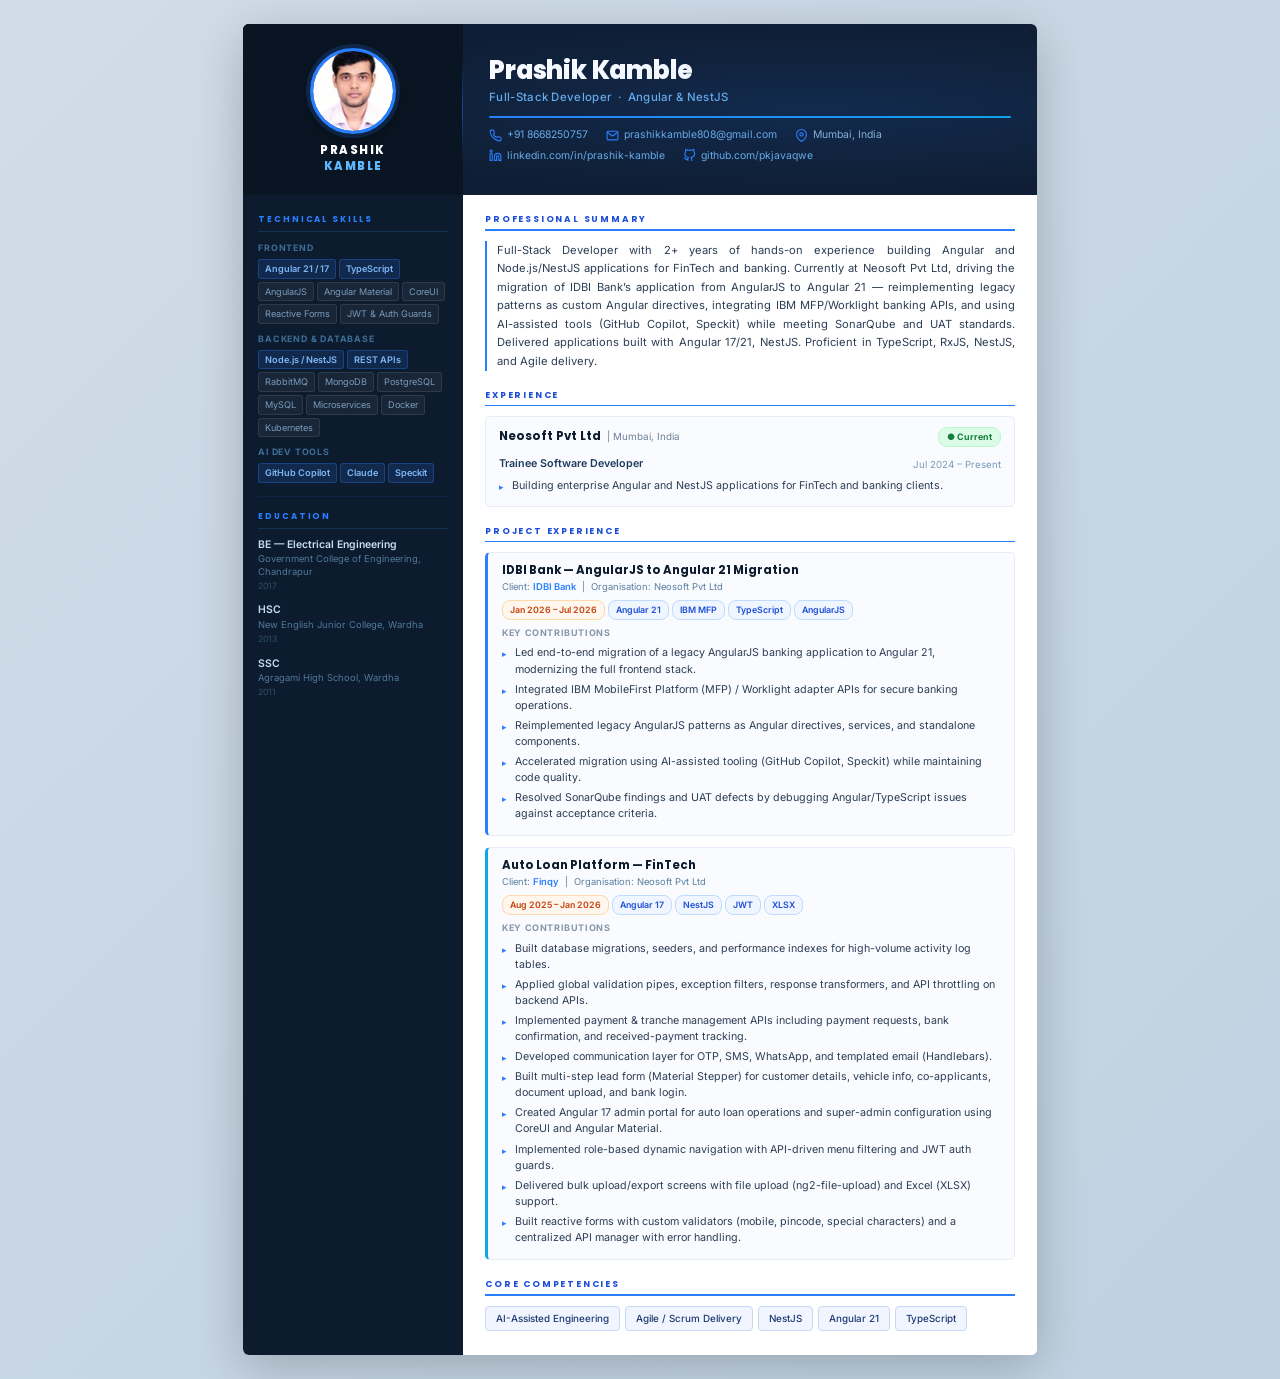
==== commit c4b302b2: "Sync index.html with resume.html for GitHub Pages" ====
--- a/index.html
+++ b/index.html
@@ -15,10 +15,7 @@
       <header class="header">
         <div class="header-accent">
           <div class="photo-ring">
-            <svg viewBox="0 0 24 24" fill="none" stroke="#fff" stroke-width="1.5">
-              <path d="M20 21v-2a4 4 0 00-4-4H8a4 4 0 00-4 4v2" />
-              <circle cx="12" cy="7" r="4" />
-            </svg>
+            <img src="192628_Prashik_Kamble_Photo.jpg" alt="Prashik Kamble" />
           </div>
           <div class="hdr-name">
             <div class="fn">Prashik</div>
@@ -67,15 +64,17 @@
             <span class="tg td">Reactive Forms</span>
             <span class="tg td">JWT &amp; Auth Guards</span>
           </div>
-          <div class="sgl">Backend &amp; Tools</div>
+          <div class="sgl">Backend &amp; Database</div>
           <div class="tgs">
             <span class="tg tb">Node.js / NestJS</span>
             <span class="tg tb">REST APIs</span>
-            <span class="tg td">IBM MFP / Worklight</span>
-            <span class="tg td">Handlebars / Email</span>
-            <span class="tg td">XLSX / Bulk Upload</span>
-            <span class="tg td">SonarQube</span>
-            <span class="tg td">Git / GitHub Copilot</span>
+            <span class="tg td">RabbitMQ</span>
+            <span class="tg td">MongoDB</span>
+            <span class="tg td">PostgreSQL</span>
+            <span class="tg td">MySQL</span>
+            <span class="tg td">Microservices</span>
+            <span class="tg td">Docker</span>
+            <span class="tg td">Kubernetes</span>
           </div>
           <div class="sgl">AI Dev Tools</div>
           <div class="tgs">
--- a/style.css
+++ b/style.css
@@ -106,10 +106,13 @@
       print-color-adjust: exact;
     }
 
-    /* If you have a real photo, replace this SVG with <img src="your-photo.jpg" style="width:100%;height:100%;object-fit:cover;border-radius:50%;" /> */
-    .photo-ring svg {
-      width: 54px;
-      height: 54px;
+    .photo-ring img {
+      width: 100%;
+      height: 100%;
+      object-fit: cover;
+      object-position: center 32%;
+      border-radius: 50%;
+      display: block;
     }
 
     .hdr-name {
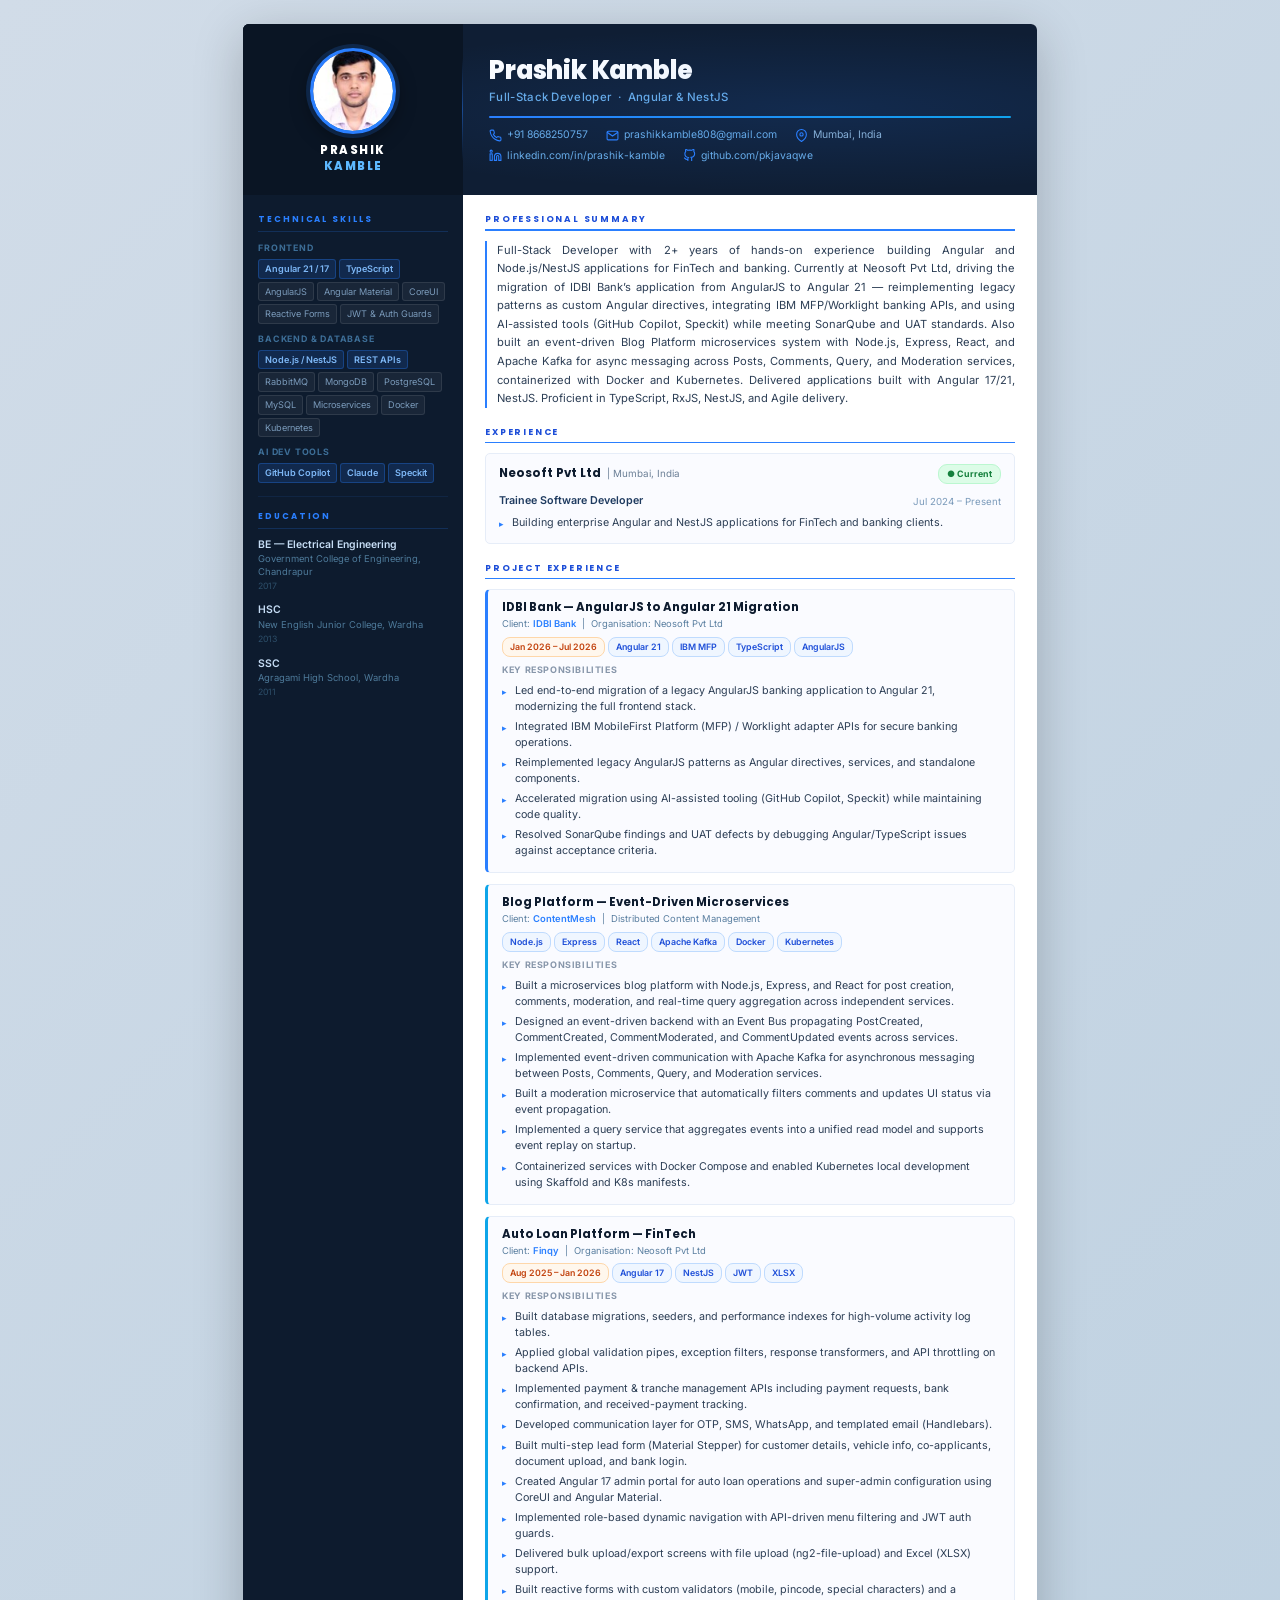
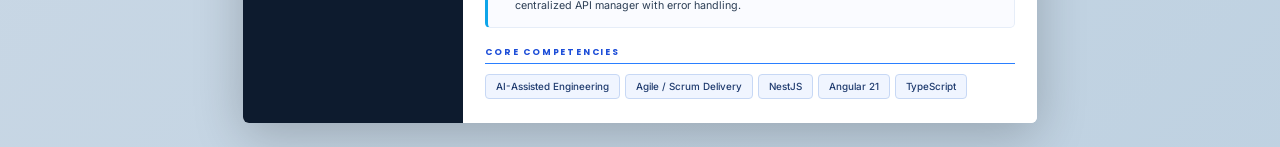
==== commit d88c93ab: "project added" ====
--- a/index.html
+++ b/index.html
@@ -114,6 +114,9 @@
             IDBI Bank&rsquo;s application from AngularJS to Angular 21 &mdash; reimplementing legacy patterns as
             custom Angular directives, integrating IBM MFP/Worklight banking APIs, and using AI-assisted
             tools (GitHub Copilot, Speckit) while meeting SonarQube and UAT standards.
+            Also built an event-driven Blog Platform microservices system with Node.js, Express, React, and
+            Apache Kafka for async messaging across Posts, Comments, Query, and Moderation services,
+            containerized with Docker and Kubernetes.
             Delivered applications built with Angular 17/21, NestJS. Proficient in TypeScript, RxJS, NestJS, and Agile delivery.
           </p>
         </div>
@@ -150,13 +153,35 @@
               <span class="pt ptt">TypeScript</span>
               <span class="pt ptt">AngularJS</span>
             </div>
-            <div class="bll">Key Contributions</div>
+            <div class="bll">Key Responsibilities</div>
             <ul class="bls">
               <li>Led end-to-end migration of a legacy AngularJS banking application to Angular 21, modernizing the full frontend stack.</li>
               <li>Integrated IBM MobileFirst Platform (MFP) / Worklight adapter APIs for secure banking operations.</li>
               <li>Reimplemented legacy AngularJS patterns as Angular directives, services, and standalone components.</li>
               <li>Accelerated migration using AI-assisted tooling (GitHub Copilot, Speckit) while maintaining code quality.</li>
               <li>Resolved SonarQube findings and UAT defects by debugging Angular/TypeScript issues against acceptance criteria.</li>
+            </ul>
+          </div>
+
+          <div class="prc" style="border-left-color:#0ea5e9; margin-top:9px;">
+            <div class="prn">Blog Platform &mdash; Event-Driven Microservices</div>
+            <div class="prcl">Client: <strong>ContentMesh</strong> &nbsp;|&nbsp; Distributed Content Management</div>
+            <div class="prm">
+              <span class="pt ptt">Node.js</span>
+              <span class="pt ptt">Express</span>
+              <span class="pt ptt">React</span>
+              <span class="pt ptt">Apache Kafka</span>
+              <span class="pt ptt">Docker</span>
+              <span class="pt ptt">Kubernetes</span>
+            </div>
+            <div class="bll">Key Responsibilities</div>
+            <ul class="bls">
+              <li>Built a microservices blog platform with Node.js, Express, and React for post creation, comments, moderation, and real-time query aggregation across independent services.</li>
+              <li>Designed an event-driven backend with an Event Bus propagating PostCreated, CommentCreated, CommentModerated, and CommentUpdated events across services.</li>
+              <li>Implemented event-driven communication with Apache Kafka for asynchronous messaging between Posts, Comments, Query, and Moderation services.</li>
+              <li>Built a moderation microservice that automatically filters comments and updates UI status via event propagation.</li>
+              <li>Implemented a query service that aggregates events into a unified read model and supports event replay on startup.</li>
+              <li>Containerized services with Docker Compose and enabled Kubernetes local development using Skaffold and K8s manifests.</li>
             </ul>
           </div>
 
@@ -170,7 +195,7 @@
               <span class="pt ptt">JWT</span>
               <span class="pt ptt">XLSX</span>
             </div>
-            <div class="bll">Key Contributions</div>
+            <div class="bll">Key Responsibilities</div>
             <ul class="bls">
               <li>Built database migrations, seeders, and performance indexes for high-volume activity log tables.</li>
               <li>Applied global validation pipes, exception filters, response transformers, and API throttling on backend APIs.</li>
--- a/style.css
+++ b/style.css
@@ -1037,6 +1037,8 @@
         min-height: unset;
         overflow: visible !important;
         background: transparent !important;
+        /* Grid suppresses page-break; use block so Auto Loan can start on page 2 */
+        display: block !important;
       }
 
       .page::after {
@@ -1044,6 +1046,8 @@
       }
 
       .sidebar {
+        float: left;
+        width: 220px;
         background: transparent !important;
         -webkit-print-color-adjust: exact;
         print-color-adjust: exact;
@@ -1058,12 +1062,26 @@
       }
 
       .main {
+        margin-left: 220px;
+        width: auto;
+        overflow: visible !important;
         background: transparent !important;
       }
 
       .exc {
         page-break-inside: avoid;
         break-inside: avoid;
+      }
+
+      .prc {
+        page-break-inside: avoid;
+        break-inside: avoid;
+      }
+
+      /* Force Auto Loan (and content after it) onto page 2 */
+      .prc-pagebreak {
+        page-break-before: always !important;
+        break-before: page !important;
       }
 
       /* Keep each sidebar section (achievements, languages, etc.) from splitting across pages */
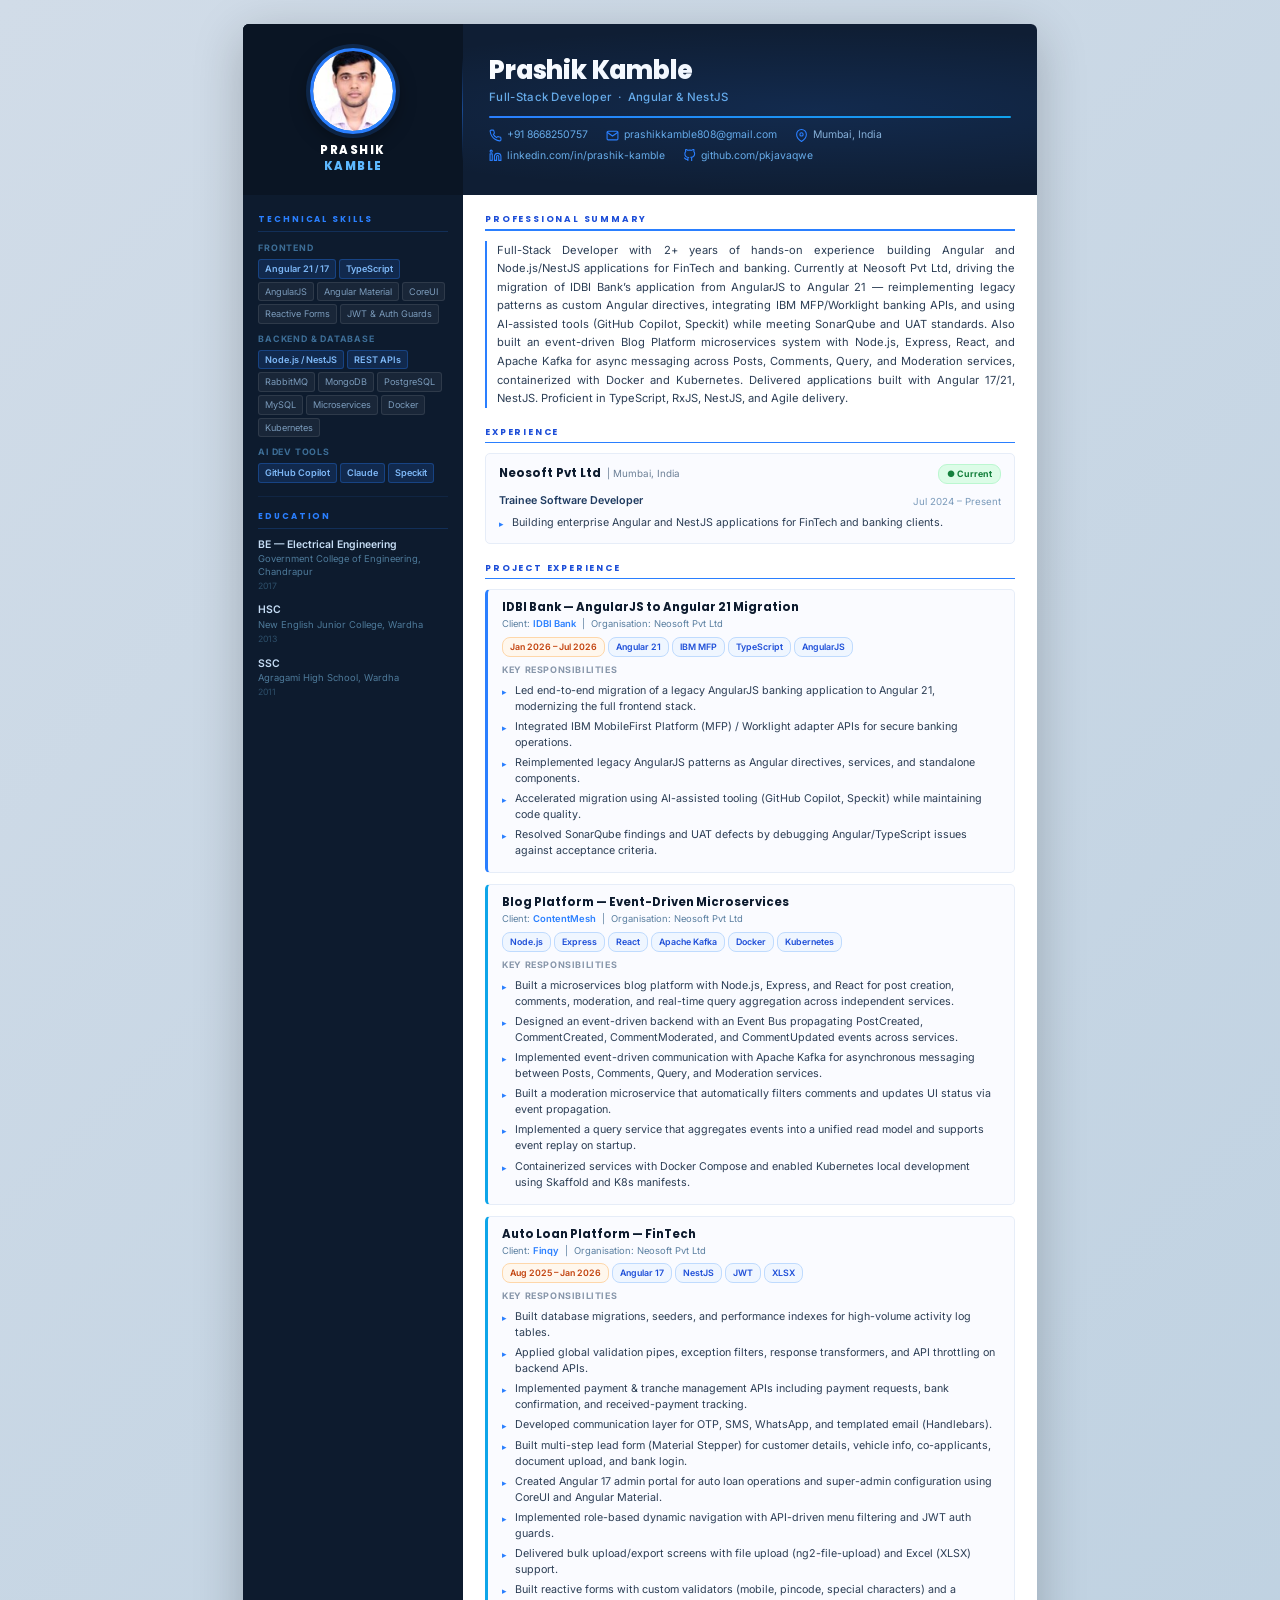
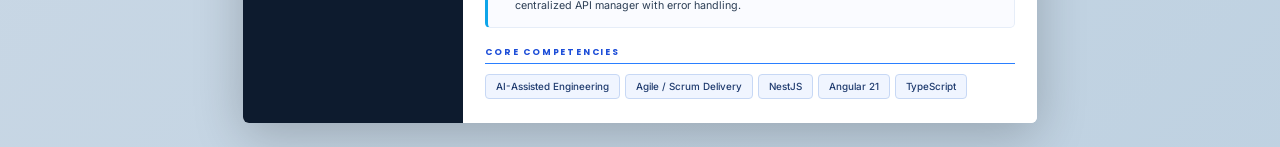
==== commit 289e6d9f: "project added 2" ====
--- a/index.html
+++ b/index.html
@@ -165,7 +165,7 @@
 
           <div class="prc" style="border-left-color:#0ea5e9; margin-top:9px;">
             <div class="prn">Blog Platform &mdash; Event-Driven Microservices</div>
-            <div class="prcl">Client: <strong>ContentMesh</strong> &nbsp;|&nbsp; Distributed Content Management</div>
+            <div class="prcl">Client: <strong>ContentMesh</strong> &nbsp;|&nbsp; Organisation: Neosoft Pvt Ltd</div>
             <div class="prm">
               <span class="pt ptt">Node.js</span>
               <span class="pt ptt">Express</span>
